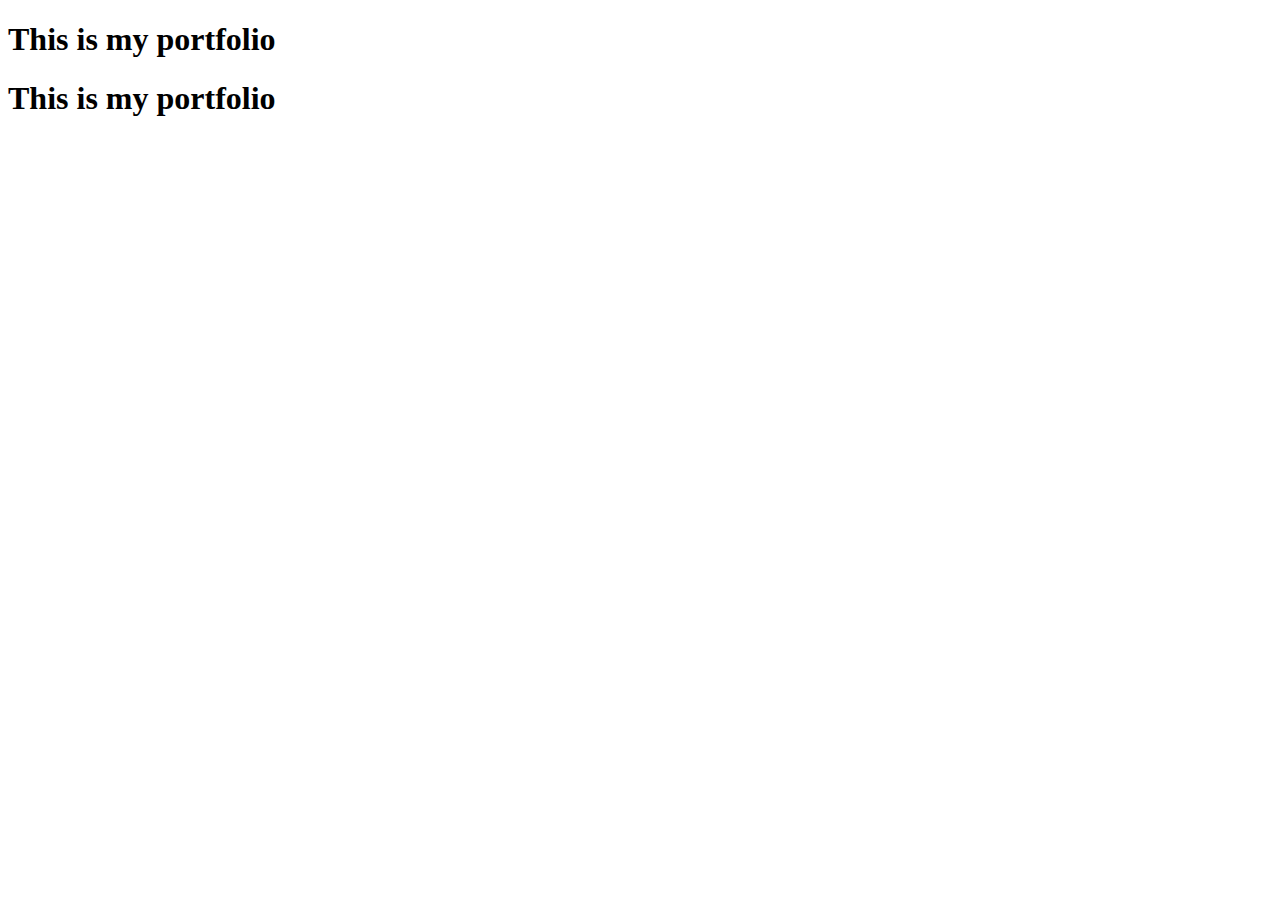
==== portfolio.html @ b3909772 "first commit" ====
<!DOCTYPE html>
<html lang="en">
<head>
    <meta charset="UTF-8">
    <meta name="viewport" content="width=device-width, initial-scale=1.0">
    <title>Developers Portfolio</title>
</head>
<body>
    <h1>This is my portfolio</h1>
    <h1>This is my portfolio</h1>
</body>
</html>
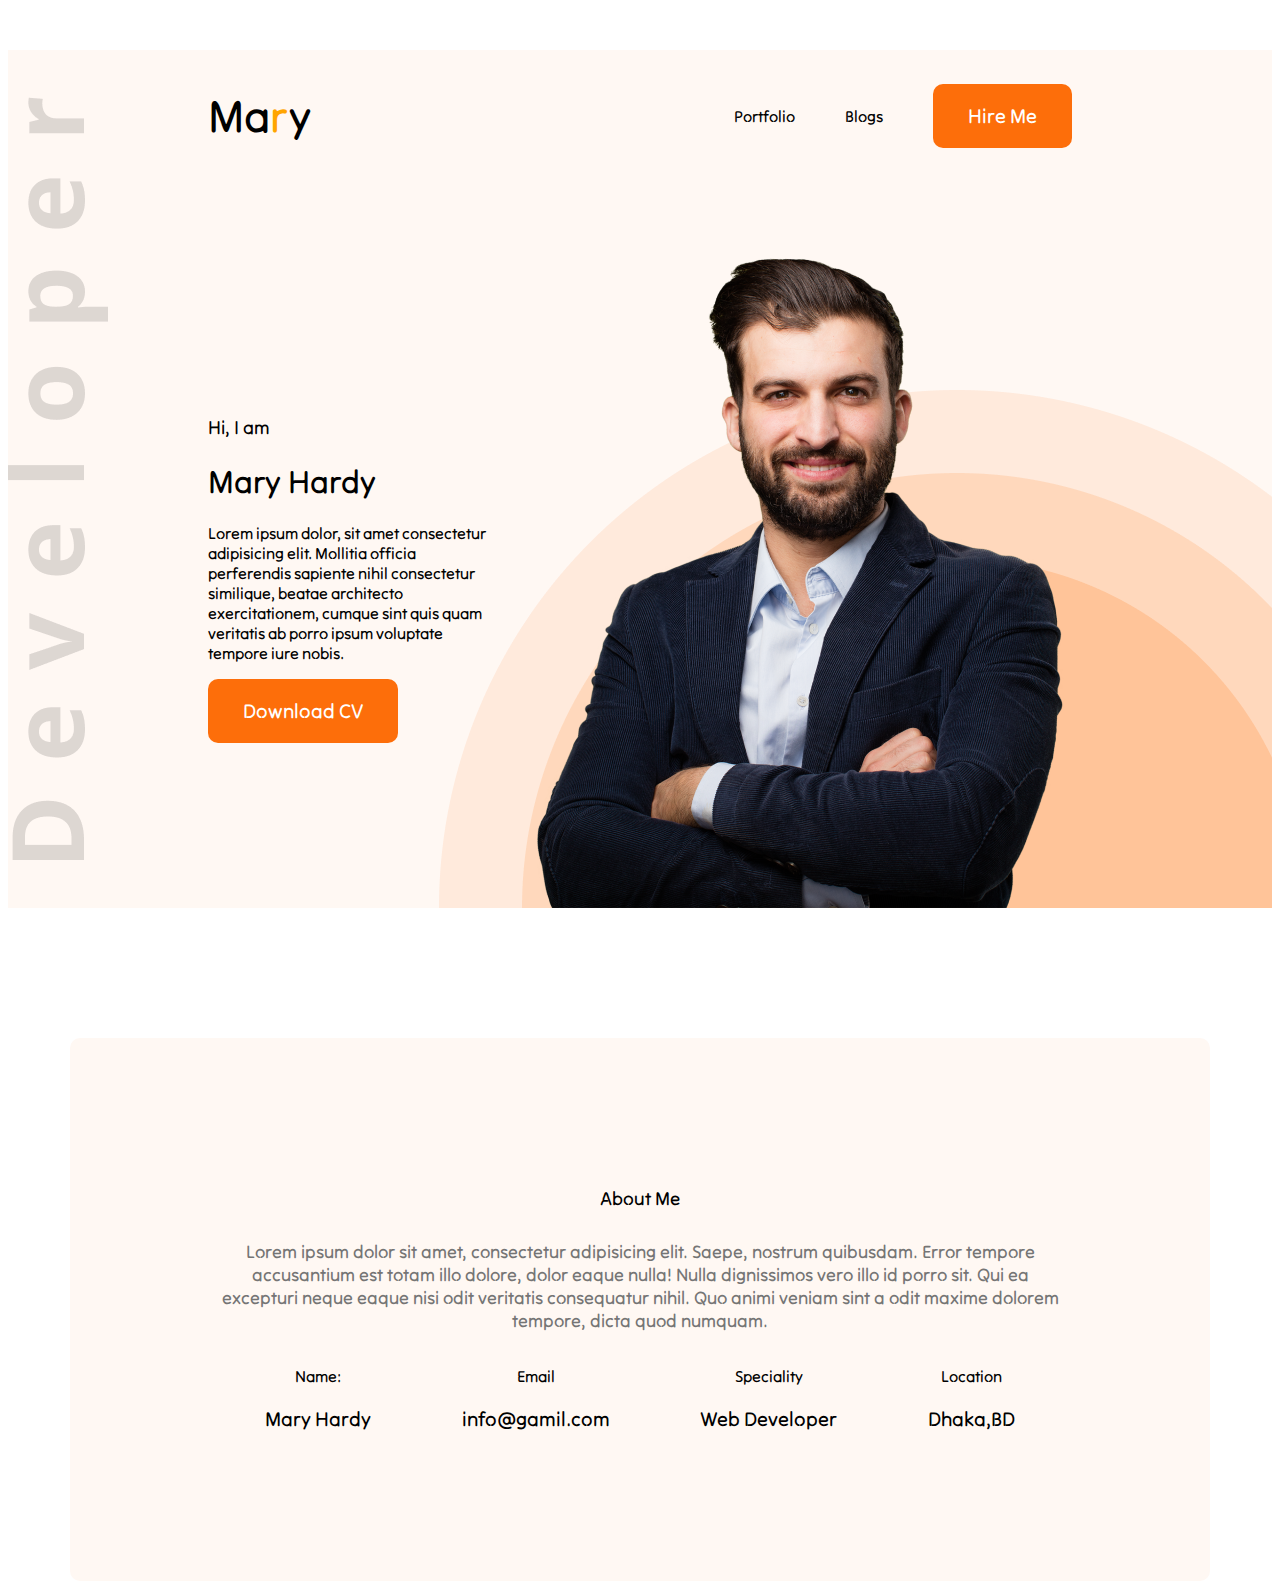
==== commit 93b96880: "header and about section" ====
--- a/portfolio.html
+++ b/portfolio.html
@@ -1,12 +1,69 @@
 <!DOCTYPE html>
 <html lang="en">
+
 <head>
     <meta charset="UTF-8">
     <meta name="viewport" content="width=device-width, initial-scale=1.0">
     <title>Developers Portfolio</title>
+    <link rel="stylesheet" href="Styles/portfolio.css">
+    <link rel="preconnect" href="https://fonts.googleapis.com">
+    <link rel="preconnect" href="https://fonts.gstatic.com" crossorigin>
+    <link href="https://fonts.googleapis.com/css2?family=Playfair+Display&family=Tilt+Neon&display=swap"
+        rel="stylesheet">
 </head>
+
 <body>
-    <h1>This is my portfolio</h1>
-    <h1>This is my portfolio</h1>
+
+    <header class="header">
+        <nav>
+            <h2 class="nav-title">Ma<span class="text-primary">r</span>y</h2>
+            <ul>
+                <li>Portfolio</li>
+                <li>Blogs</li>
+                <li><button class="btn-primary">Hire Me</button></li>
+            </ul>
+        </nav>
+        <!-------Headr Banner-->
+        <div class="banner">
+            <div>
+                <h3 class="banner-sub-title"> Hi, I am</h3>
+                <h1 class="banner-title">Mary Hardy</h1>
+                <p class="banner-description">Lorem ipsum dolor, sit amet consectetur adipisicing elit. Mollitia officia perferendis sapiente nihil
+                    consectetur similique, beatae architecto exercitationem, cumque sint quis quam veritatis ab porro
+                    ipsum voluptate tempore iure nobis.</p>
+                    <button class="btn-primary">Download CV</button>
+            </div>
+            <img src="images/hardy.png" alt="">
+        </div>
+    </header>
+    <main>
+<section class="about">
+    <h3 class="section-title">About Me</h3>
+    <p class="section-description">Lorem ipsum dolor sit amet, consectetur adipisicing elit. Saepe, nostrum quibusdam. Error tempore accusantium est totam illo dolore, dolor eaque nulla! Nulla dignissimos vero illo id porro sit. Qui ea excepturi neque eaque nisi odit veritatis consequatur nihil. Quo animi veniam sint a odit maxime dolorem tempore, dicta quod numquam.</p>
+    <div class="about-info-container">
+<div class="about-info">
+    <p class="info-title">Name:</p>
+    <p class="info-description">Mary Hardy</p>
+</div>
+<div class="about-info">
+    <p class="info-title">Email</p>
+    <p class="info-description">info@gamil.com</p>
+</div>
+<div class="about-info">
+    <p class="info-title">Speciality</p>
+    <p class="info-description">Web Developer</p>
+</div>
+<div class="about-info">
+    <p class="info-title">Location</p>
+    <p class="info-description">Dhaka,BD</p>
+</div>
+    </div>
+</section>
+    </main>
+    <footer>
+
+    </footer>
+
 </body>
+
 </html>--- a/Styles/portfolio.css
+++ b/Styles/portfolio.css
@@ -0,0 +1,87 @@
+* {
+    font-family: 'Playfair Display', serif;
+    font-family: 'Tilt Neon', cursive;
+}
+
+.text-primary {
+    color: orange;
+}
+
+.btn-primary {
+    color: white;
+    font-weight: 700;
+    font-size: 20px;
+    height: 64px;
+    border: 0;
+    padding: 18px 35px;
+    border-radius: 10px;
+    background: #FD6E0A;
+}
+
+.header{
+    background: #FFF8F3;
+    background-image: url('../images/header_bg.png'), url('../images/developer.png');
+    background-repeat: no-repeat;
+    background-position: bottom right, left;
+}
+/* header and navigation styles*/
+nav {
+    display: flex;
+    justify-content: space-between;
+    margin: 50px 200px;
+}
+
+.nav-title {
+    font-weight: 800;
+    font-size: 45px;
+}
+
+nav ul {
+    display: flex;
+align-items: center;
+}
+
+nav li {
+    list-style: none;
+    margin-left: 50px;
+}
+/* banner style//*/
+.banner{
+    display: flex;
+    align-items: center;
+    margin: 0 200px;
+}
+/* about section*/
+main{
+    max-width: 1140px;
+    margin: 0 auto;
+}
+.about{
+    margin-top: 130px;
+    background: #FFF8F3;
+    border-radius: 10px;
+    padding: 130px 150px;
+    text-align: center;
+
+}
+.section-title{
+   
+    margin-bottom: 30px;
+}
+.section-description{
+    color: #757575;
+   
+    font-size: 18px;
+}
+.about-info-container{
+    display: flex;
+    justify-content: space-around;
+}
+.about-info-title{
+    font-size: 20px;
+    color: #757575;
+}
+.info-description{
+    font-size: 20px;
+   font-weight: 700;
+}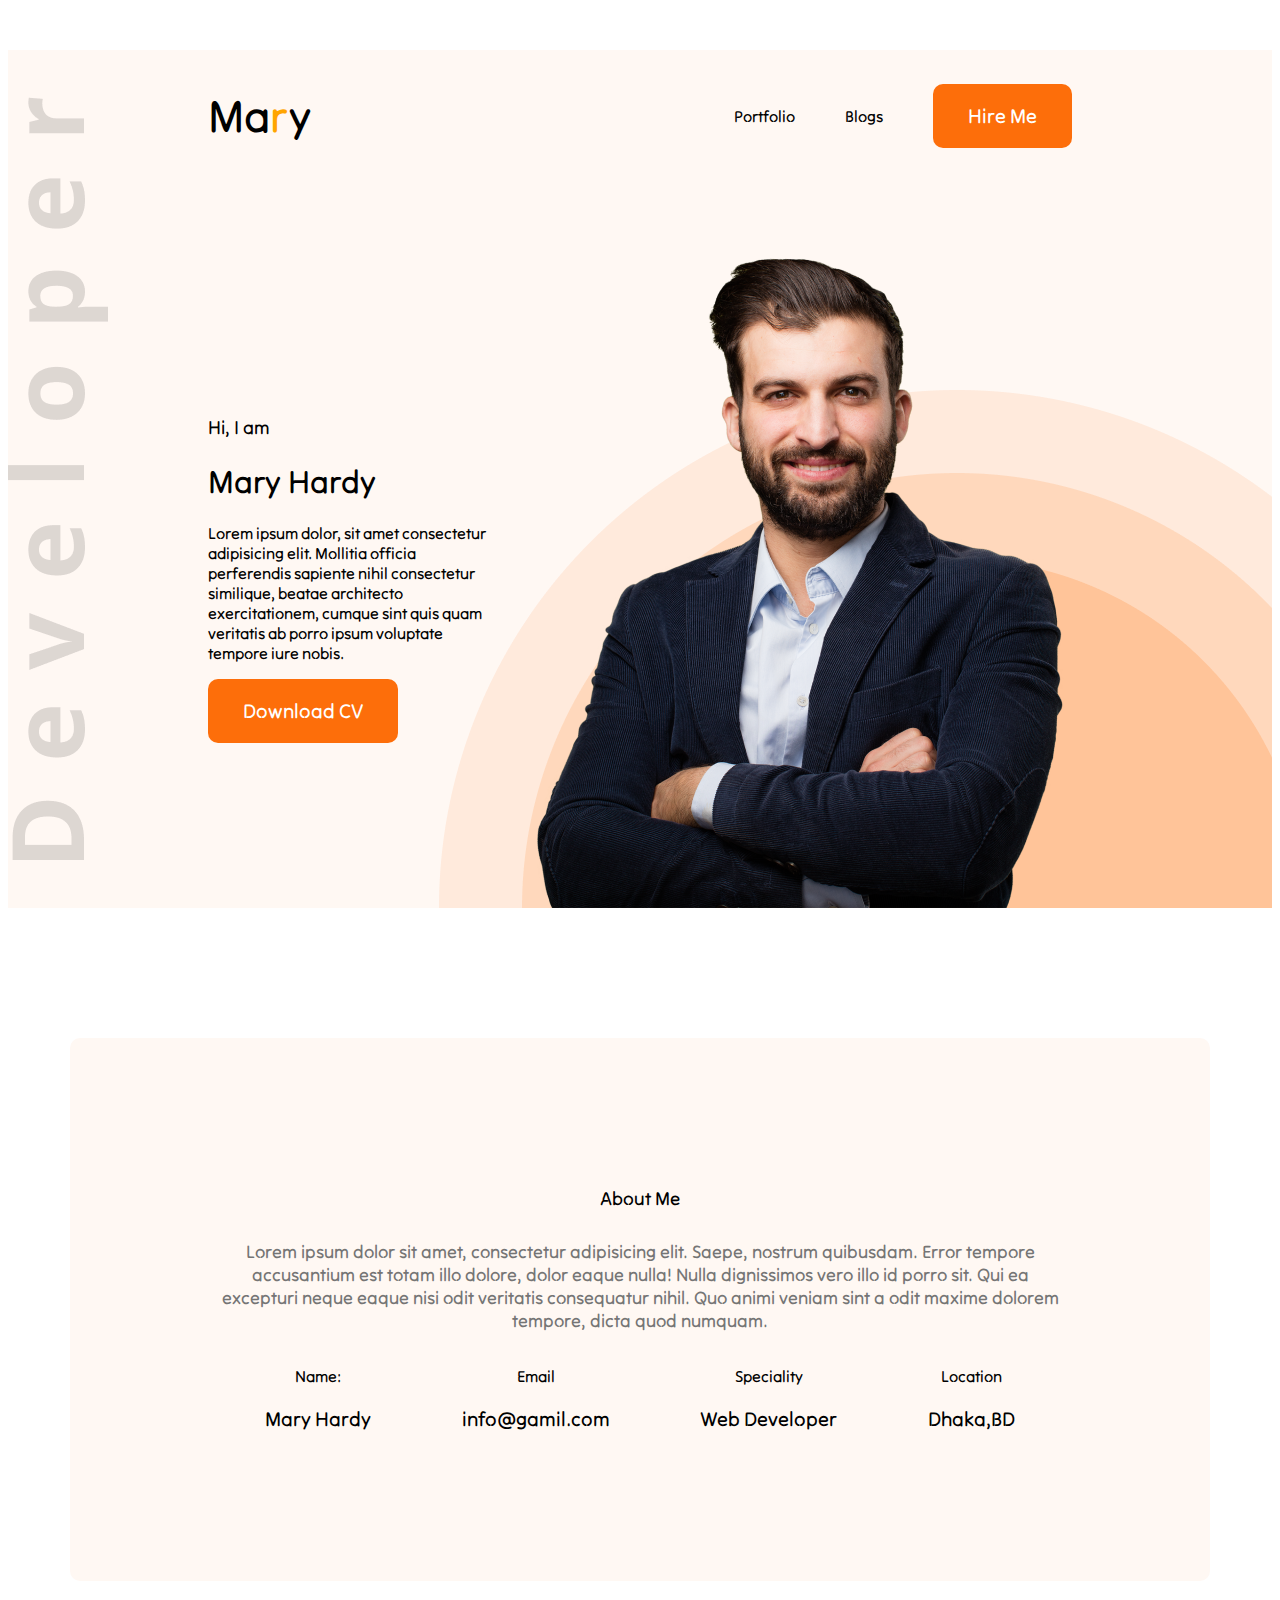
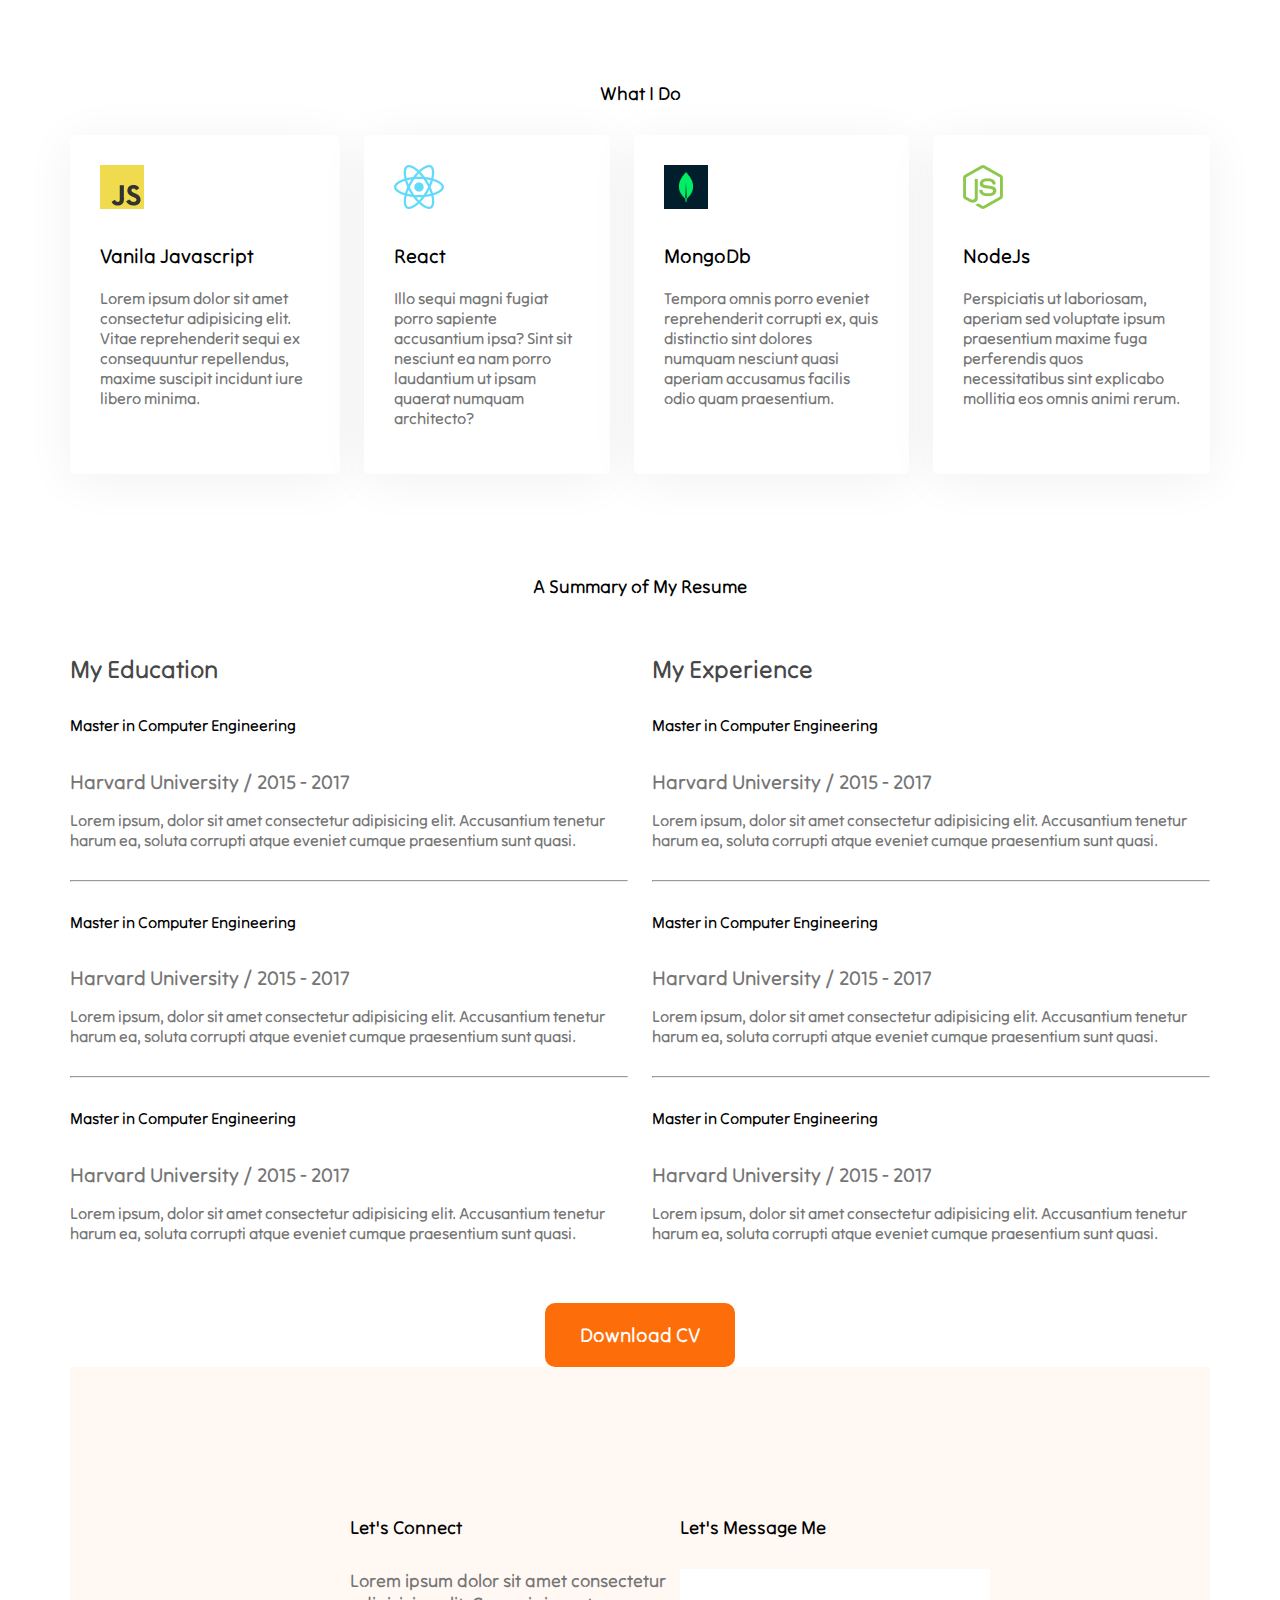
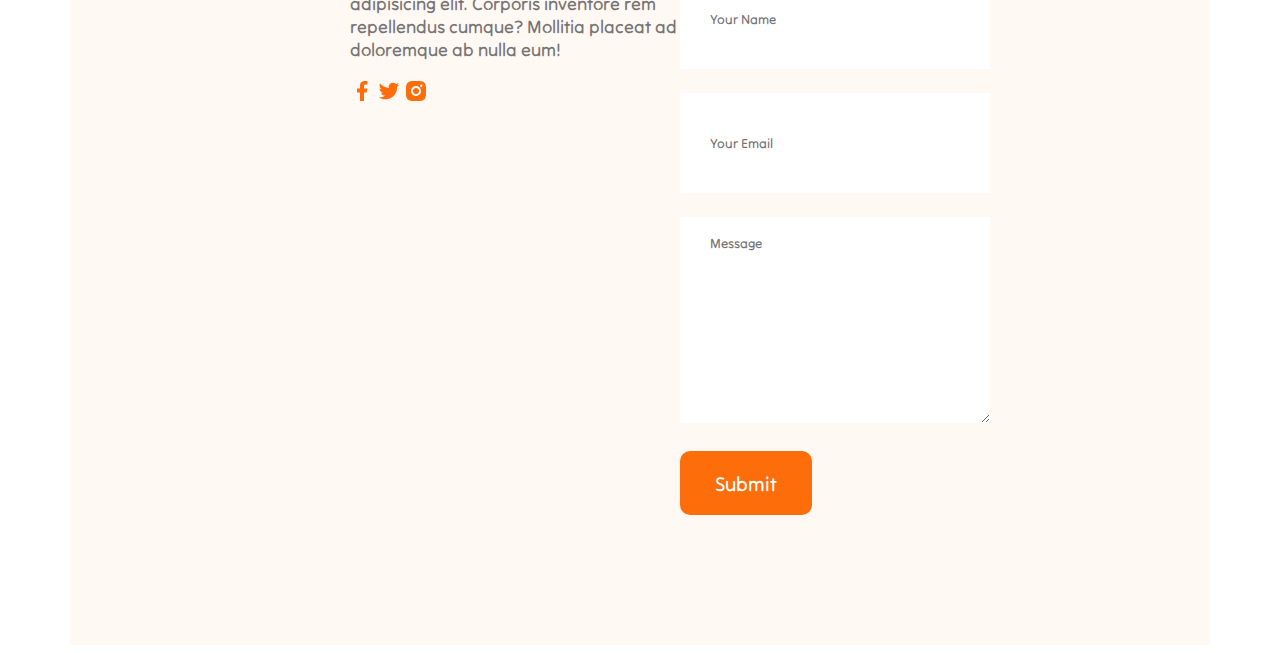
==== commit d4c4910e: "contact us added" ====
--- a/portfolio.html
+++ b/portfolio.html
@@ -59,6 +59,108 @@
 </div>
     </div>
 </section>
+<!-----What I do Section-->
+<section class="what">
+    <h3 class="section-title">What I Do</h3>
+    <!-- .skills-container>.skill*4>img+p.skill-title+p.skill-description>lorem20 -->
+    <div class="skills-container">
+        <div class="skill">
+            <img src="images/icons/js.png" alt="">
+            <p class="skill-title">Vanila Javascript</p>
+            <p class="skill-description">Lorem ipsum dolor sit amet consectetur adipisicing elit. Vitae reprehenderit sequi ex consequuntur repellendus, maxime suscipit incidunt iure libero minima.</p>
+        </div>
+        <div class="skill">
+            <img src="images/icons/react.png" alt="">
+            <p class="skill-title">React</p>
+            <p class="skill-description">Illo sequi magni fugiat porro sapiente accusantium ipsa? Sint sit nesciunt ea nam porro laudantium ut ipsam quaerat numquam architecto?</p>
+        </div>
+        <div class="skill">
+            <img src="images/icons/mongo.png" alt="">
+            <p class="skill-title">MongoDb</p>
+            <p class="skill-description">Tempora omnis porro eveniet reprehenderit corrupti ex, quis distinctio sint dolores numquam nesciunt quasi aperiam accusamus facilis odio quam praesentium.</p>
+        </div>
+        <div class="skill">
+            <img src="images/icons/nodejs.png" alt="">
+            <p class="skill-title">NodeJs</p>
+            <p class="skill-description">Perspiciatis ut laboriosam, aperiam sed voluptate ipsum praesentium maxime fuga perferendis quos necessitatibus sint explicabo mollitia eos omnis animi rerum.</p>
+        </div>
+    </div>
+</section>
+
+<!-- Resume Section  -->
+<section class="resume">
+    <h3 class="section-title">A Summary of My Resume</h3>
+    <div class="resume-content">
+        <div>
+<h3 class="resume-title">My Education</h3>
+<div class="resume-item">
+    <h4 class="title">Master in Computer Engineering</h4>
+    <h5 class="sub-title">Harvard University / 2015 - 2017</h5>
+    <p class="description">Lorem ipsum, dolor sit amet consectetur adipisicing elit. Accusantium tenetur harum ea, soluta corrupti atque eveniet cumque praesentium sunt quasi.</p>
+</div>
+<hr>
+<div class="resume-item">
+    <h4 class="title">Master in Computer Engineering</h4>
+    <h5 class="sub-title">Harvard University / 2015 - 2017</h5>
+    <p class="description">Lorem ipsum, dolor sit amet consectetur adipisicing elit. Accusantium tenetur harum ea, soluta corrupti atque eveniet cumque praesentium sunt quasi.</p>
+</div>
+<hr>
+<div class="resume-item">
+    <h4 class="title">Master in Computer Engineering</h4>
+    <h5 class="sub-title">Harvard University / 2015 - 2017</h5>
+    <p class="description">Lorem ipsum, dolor sit amet consectetur adipisicing elit. Accusantium tenetur harum ea, soluta corrupti atque eveniet cumque praesentium sunt quasi.</p>
+</div>
+
+
+    </div>
+        <div>
+<h3 class="resume-title">My Experience</h3>
+<div class="resume-item">
+    <h4 class="title">Master in Computer Engineering</h4>
+    <h5 class="sub-title">Harvard University / 2015 - 2017</h5>
+    <p class="description">Lorem ipsum, dolor sit amet consectetur adipisicing elit. Accusantium tenetur harum ea, soluta corrupti atque eveniet cumque praesentium sunt quasi.</p>
+</div>
+<hr>
+<div class="resume-item">
+    <h4 class="title">Master in Computer Engineering</h4>
+    <h5 class="sub-title">Harvard University / 2015 - 2017</h5>
+    <p class="description">Lorem ipsum, dolor sit amet consectetur adipisicing elit. Accusantium tenetur harum ea, soluta corrupti atque eveniet cumque praesentium sunt quasi.</p>
+</div>
+<hr>
+<div class="resume-item">
+    <h4 class="title">Master in Computer Engineering</h4>
+    <h5 class="sub-title">Harvard University / 2015 - 2017</h5>
+    <p class="description">Lorem ipsum, dolor sit amet consectetur adipisicing elit. Accusantium tenetur harum ea, soluta corrupti atque eveniet cumque praesentium sunt quasi.</p>
+</div>
+
+</section>
+<div class="resume-btn">
+    <button class="btn-primary">Download CV</button></div>
+
+    <section class="contact">
+        <div>
+            <h3 class="section-title">Let's Connect</h3>
+            <p class="section-description">Lorem ipsum dolor sit amet consectetur adipisicing elit. Corporis inventore rem repellendus cumque? Mollitia placeat ad doloremque ab nulla eum!</p>
+            <a href="">
+                <img src="images/icons/facebook.png" alt="">
+            </a>
+            <a href="">
+                <img src="images/icons/twitter.png" alt="">
+            </a>
+            <a href="">
+                <img src="images/icons/insta.png" alt="">
+            </a>
+        </div>
+        <div>
+            <h3 class="section-title">Let's Message Me</h3>
+            <form action="">
+                <input type="text" name="" id="" placeholder="Your Name">
+                <input type="email" name="" id="" placeholder="Your Email">
+                <textarea name="" id="" cols="30" rows="10" placeholder="Message"></textarea>
+                <input class="btn-primary" type="submit" value="Submit">
+            </form>
+        </div>
+    </section>
     </main>
     <footer>
 
--- a/Styles/portfolio.css
+++ b/Styles/portfolio.css
@@ -18,12 +18,13 @@
     background: #FD6E0A;
 }
 
-.header{
+.header {
     background: #FFF8F3;
     background-image: url('../images/header_bg.png'), url('../images/developer.png');
     background-repeat: no-repeat;
     background-position: bottom right, left;
 }
+
 /* header and navigation styles*/
 nav {
     display: flex;
@@ -38,25 +39,28 @@
 
 nav ul {
     display: flex;
-align-items: center;
+    align-items: center;
 }
 
 nav li {
     list-style: none;
     margin-left: 50px;
 }
+
 /* banner style//*/
-.banner{
+.banner {
     display: flex;
     align-items: center;
     margin: 0 200px;
 }
+
 /* about section*/
-main{
+main {
     max-width: 1140px;
     margin: 0 auto;
 }
-.about{
+
+.about {
     margin-top: 130px;
     background: #FFF8F3;
     border-radius: 10px;
@@ -64,24 +68,114 @@
     text-align: center;
 
 }
-.section-title{
-   
+
+.section-title {
+
     margin-bottom: 30px;
 }
-.section-description{
+
+.section-description {
     color: #757575;
-   
+
     font-size: 18px;
 }
-.about-info-container{
+
+.about-info-container {
     display: flex;
     justify-content: space-around;
 }
-.about-info-title{
+
+.about-info-title {
     font-size: 20px;
     color: #757575;
 }
-.info-description{
+
+.info-description {
     font-size: 20px;
-   font-weight: 700;
+    font-weight: 700;
+}
+
+/* What i DO section Style*/
+
+.what {
+    margin-top: 100px;
+    margin-bottom: 100px;
+}
+.section-title{
+    text-align: center;
+
+}
+.skills-container {
+    display: flex;
+    gap: 24px;
+}
+.skill{
+    background: #FFFFFF;
+    box-shadow: 0px 6px 50px rgba(0, 0, 0, 0.06); 
+    border-radius: 5px;
+    padding: 30px;
+}
+.skill-title{
+    font-weight: 700;
+    font-size: 20px;
+    margin-top: 30px;
+    margin-bottom: 20px;
+}
+.skill-description{
+    color: #757575;
+}
+
+/* Resume Style  */
+.resume-content{
+    display: flex;
+    gap: 24px;
+}
+.resume-item{
+    margin-top: 30px;
+    margin-bottom: 30px;
+}
+.resume-title{
+    color: #474747;
+    font-weight: 700;
+    font-size: 25px;
+    
+}
+.resume .sub-title{
+    color: #757575;
+    font-weight: 600;
+    font-size: 20px;
+    margin-bottom: 10px;
+
+}
+.resume .description{
+color: #757575;
+}
+.resume-btn{
+  text-align: center;
+  margin-top: 30px;
+}
+
+/* Contact Section Style--- */
+.contact{
+    display: flex;
+    gap: 24;
+    background-color: #FFF8F3;
+    padding: 130px 280px;
+}
+.contact .section-title{
+    text-align: left;
+}
+
+.contact input[type="text"], input[type="email"], textarea{
+    margin-bottom: 24px;
+    border: 0;
+    padding: 18px 30px;
+    width: 100%;
+}
+input{
+    height: 64px;
+}
+
+.contact a{
+    text-decoration: none;
 }